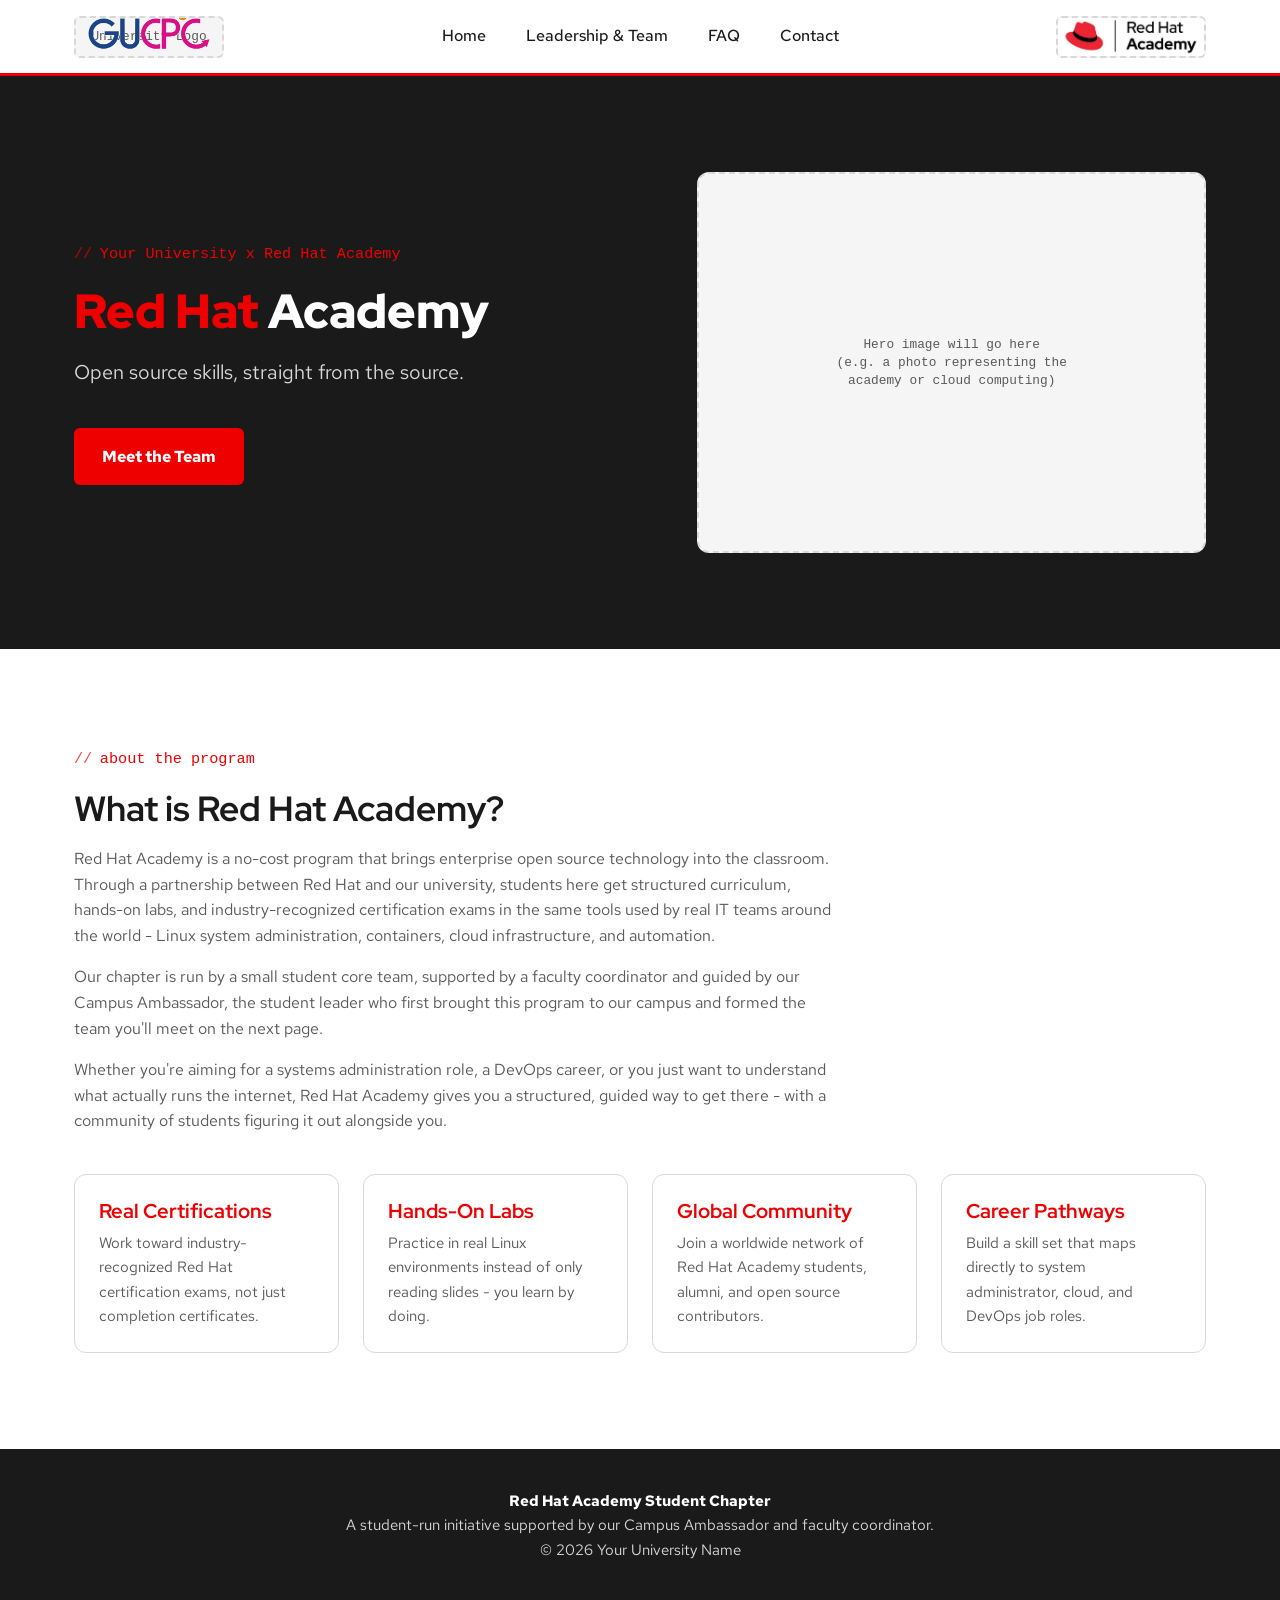
==== redhat-academy/index.html @ 3ba0e844 "Fix logo image source path in index.html" ====
<!DOCTYPE html>
<!--
  =============================================================================
  RED HAT ACADEMY - HOME PAGE
  =============================================================================
  Unlike an earlier version of this site, this page's text is now written
  directly here as normal HTML - not fetched from a JSON file. If you want
  to change the heading, the "About" paragraphs, or the 4 benefit cards,
  just edit the text below directly (use Ctrl+F / Cmd+F to find it fast).

  The only file that still loads content from JSON is team.html, because
  the team roster changes every year and that's worth keeping in one
  editable data file (see data.json).
  =============================================================================
-->
<html lang="en">
<head>
  <meta charset="UTF-8">
  <meta name="viewport" content="width=device-width, initial-scale=1.0">
  <title>Red Hat Academy | Home</title>
  <meta name="description" content="Red Hat Academy - open source skills, hands-on labs, and industry certifications for students, run by our campus core team.">
  <link rel="stylesheet" href="css/style.css">
</head>
<body>

  <!-- ===================== NAVBAR ===================== -->
  <!-- This same navbar block is copied at the top of all four pages. -->
  <nav class="navbar" aria-label="Main navigation">
    <div class="container navbar__inner">

      <!-- Left: university logo. See css/style.css section 5 ("MEDIA
           FRAME") for how this box shows placeholder text until you
           point the <img> below at a real logo file. -->
      <a href="/" aria-label="Red Hat Academy home">
        <div class="media-frame media-frame--nav-logo">
          <span class="media-frame__placeholder">University Logo</span>
          <img class="media-frame__img" src="assets/cpclogo.png"
               alt="Your University logo" onerror="this.style.display='none'">
        </div>
      </a>

      <!-- Center: page links -->
      <ul class="navbar__links" id="navbarLinks">
        <li><a class="navbar__link" href="/" data-path="/">Home</a></li>
        <li><a class="navbar__link" href="/team" data-path="/team">Leadership &amp; Team</a></li>
        <li><a class="navbar__link" href="/faq" data-path="/faq">FAQ</a></li>
        <li><a class="navbar__link" href="/contact" data-path="/contact">Contact</a></li>
      </ul>

      <!-- Hamburger button, shown only on small screens (see style.css) -->
      <button class="navbar__hamburger" id="hamburgerBtn" aria-label="Toggle menu" aria-expanded="false">
        <span></span><span></span><span></span>
      </button>

      <!-- Right: Red Hat Academy logo -->
      <a href="https://www.redhat.com/en/services/training/red-hat-academy" target="_blank" rel="noopener">
        <div class="media-frame media-frame--nav-logo">
          <span class="media-frame__placeholder">Red Hat Academy Logo</span>
          <img class="media-frame__img" src="assets/redhat-logo.jpg"
               alt="Red Hat Academy logo" onerror="this.style.display='none'">
        </div>
      </a>

    </div>
  </nav>

  <main>

    <!-- ===================== HERO SECTION ===================== -->
    <section class="hero">
      <div class="container hero__inner">
        <div class="hero__text">
          <p class="eyebrow">Your University x Red Hat Academy</p>
          <h1 class="hero__heading"><span class="accent">Red Hat</span> Academy</h1>
          <p class="hero__subheading">Open source skills, straight from the source.</p>
          <div class="hero__actions">
            <a class="btn btn--primary" href="/team">Meet the Team</a>
            <a class="btn btn--secondary" href="/faq">Read the FAQ</a>
          </div>
        </div>

        <!-- Hero image: a medium/large image representing the academy or
             cloud computing, as requested in the brief. Point the <img>
             at a real photo/illustration whenever you have one. -->
        <div class="hero__image-wrap">
          <div class="media-frame media-frame--hero">
            <span class="media-frame__placeholder">
              Hero image will go here<br>(e.g. a photo representing the<br>academy or cloud computing)
            </span>
            <img class="media-frame__img" src="assets/hero-image.jpg"
                 alt="Photo representing the Red Hat Academy" onerror="this.style.display='none'">
          </div>
        </div>
      </div>
    </section>

    <!-- ===================== ABOUT SECTION ===================== -->
    <section class="section">
      <div class="container">
        <p class="eyebrow">about the program</p>
        <h2 class="section-heading">What is Red Hat Academy?</h2>

        <p class="about__paragraph">
          Red Hat Academy is a no-cost program that brings enterprise open source technology
          into the classroom. Through a partnership between Red Hat and our university,
          students here get structured curriculum, hands-on labs, and industry-recognized
          certification exams in the same tools used by real IT teams around the world -
          Linux system administration, containers, cloud infrastructure, and automation.
        </p>
        <p class="about__paragraph">
          Our chapter is run by a small student core team, supported by a faculty coordinator
          and guided by our Campus Ambassador, the student leader who first brought this
          program to our campus and formed the team you'll meet on the next page.
        </p>
        <p class="about__paragraph">
          Whether you're aiming for a systems administration role, a DevOps career, or you
          just want to understand what actually runs the internet, Red Hat Academy gives you
          a structured, guided way to get there - with a community of students figuring it
          out alongside you.
        </p>

        <!-- The 4-card grid of program benefits -->
        <div class="value-grid">
          <div class="value-card">
            <h3 class="value-card__title">Real Certifications</h3>
            <p class="value-card__description">Work toward industry-recognized Red Hat certification exams, not just completion certificates.</p>
          </div>
          <div class="value-card">
            <h3 class="value-card__title">Hands-On Labs</h3>
            <p class="value-card__description">Practice in real Linux environments instead of only reading slides - you learn by doing.</p>
          </div>
          <div class="value-card">
            <h3 class="value-card__title">Global Community</h3>
            <p class="value-card__description">Join a worldwide network of Red Hat Academy students, alumni, and open source contributors.</p>
          </div>
          <div class="value-card">
            <h3 class="value-card__title">Career Pathways</h3>
            <p class="value-card__description">Build a skill set that maps directly to system administrator, cloud, and DevOps job roles.</p>
          </div>
        </div>
      </div>
    </section>

  </main>

  <!-- ===================== FOOTER ===================== -->
  <!-- This same footer block is copied at the bottom of all four pages. -->
  <footer class="site-footer">
    <div class="container">
      <p><strong>Red Hat Academy Student Chapter</strong></p>
      <p>A student-run initiative supported by our Campus Ambassador and faculty coordinator.</p>
      <p>&copy; <span id="footerYear"></span> Your University Name</p>
    </div>
  </footer>

  <script src="js/script.js"></script>
</body>
</html>
---- redhat-academy/css/style.css ----
/* =============================================================================
   RED HAT ACADEMY - MAIN STYLESHEET
   =============================================================================
   This ONE file styles all four pages - they all link to it with
   <link rel="stylesheet" href="css/style.css">. A change here updates the
   whole site at once.

   SECTIONS IN THIS FILE (search for these headings to jump around):
     1. Font import
     2. CSS variables (design tokens)
     3. Reset / base styles
     4. Reusable layout helpers
     5. Media frame (the image-or-placeholder component)
     6. Navbar
     7. Buttons
     8. Home page: hero + about + value props
     9. Team page: tier cards + core team grid
     10. FAQ page: accordion
     11. Contact page: cards + QR section
     12. Footer
     13. Responsive breakpoints (mobile)
     14. Accessibility helpers
============================================================================= */


/* -----------------------------------------------------------------------
   1. FONT IMPORT
   -----------------------------------------------------------------------
   "Red Hat Display" (bold headings) and "Red Hat Text" (body copy) are
   Red Hat's own free, open-source typeface family, pulled from Google
   Fonts. Using Red Hat's real font makes the site feel authentically
   on-brand instead of a generic template with red paint on it.
----------------------------------------------------------------------- */
@import url('https://fonts.googleapis.com/css2?family=Red+Hat+Display:wght@500;700;900&family=Red+Hat+Text:wght@400;500;700&display=swap');


/* -----------------------------------------------------------------------
   2. CSS VARIABLES (a.k.a. "design tokens")
   -----------------------------------------------------------------------
   ":root" means "the whole document". Anything defined with two dashes
   (--like-this) becomes a reusable variable, called anywhere with
   var(--like-this). This is the one place to tweak the theme.
----------------------------------------------------------------------- */
:root {
  /* --- Brand colors --- */
  --color-red: #EE0000;
  --color-red-dark: #A30000;
  --color-charcoal: #1A1A1A;
  --color-charcoal-soft: #2A2A2A;
  --color-white: #FFFFFF;
  --color-gray-100: #F5F5F5;
  --color-gray-300: #D8D8D8;
  --color-gray-600: #595959;
  --color-success: #4CAF50;

  /* --- Typography --- */
  --font-display: 'Red Hat Display', Arial, sans-serif;
  --font-body: 'Red Hat Text', Arial, sans-serif;
  --font-mono: 'Courier New', monospace;

  --text-xs: 0.8rem;
  --text-sm: 0.95rem;
  --text-base: 1rem;
  --text-lg: 1.25rem;
  --text-xl: 1.6rem;
  --text-2xl: 2.2rem;
  --text-3xl: 3rem;

  /* --- Spacing scale --- */
  --space-xs: 0.5rem;
  --space-sm: 1rem;
  --space-md: 1.5rem;
  --space-lg: 2.5rem;
  --space-xl: 4rem;
  --space-2xl: 6rem;

  /* --- Shape & motion --- */
  --radius-sm: 6px;
  --radius-md: 12px;
  --shadow-card: 0 10px 30px rgba(0, 0, 0, 0.08);
  --shadow-card-hover: 0 16px 40px rgba(0, 0, 0, 0.14);
  --transition-fast: 0.18s ease;
  --transition-medium: 0.3s ease;

  /* --- Layout --- */
  --container-width: 1180px;
  --navbar-height: 76px;
}


/* -----------------------------------------------------------------------
   3. RESET / BASE STYLES
   ----------------------------------------------------------------------- */
* {
  box-sizing: border-box; /* padding/border count INSIDE the declared width */
  margin: 0;
  padding: 0;
}

html {
  scroll-behavior: smooth;
}

body {
  font-family: var(--font-body);
  color: var(--color-charcoal);
  background-color: var(--color-white);
  line-height: 1.6;
  padding-top: var(--navbar-height); /* stops the fixed navbar covering content */
}

img {
  max-width: 100%;
  display: block;
}

a {
  color: inherit;
  text-decoration: none;
}

ul {
  list-style: none;
}

h1, h2, h3, h4 {
  font-family: var(--font-display);
  line-height: 1.2;
  font-weight: 700;
}

button {
  font-family: inherit;
  cursor: pointer;
  border: none;
  background: none;
}


/* -----------------------------------------------------------------------
   4. REUSABLE LAYOUT HELPERS
   ----------------------------------------------------------------------- */
.container {
  width: 100%;
  max-width: var(--container-width);
  margin: 0 auto;
  padding: 0 var(--space-md);
}

.section {
  padding: var(--space-2xl) 0;
}

.section--muted {
  background-color: var(--color-gray-100);
}

.section--dark {
  background-color: var(--color-charcoal);
  color: var(--color-white);
}

/* A small "// comment"-styled label, echoing a line of code - fits an
   open-source / Linux subject better than a plain "01 / 02 / 03". */
.eyebrow {
  display: inline-flex;
  align-items: center;
  gap: 0.5em;
  font-family: var(--font-mono);
  font-size: var(--text-sm);
  color: var(--color-red);
  margin-bottom: var(--space-sm);
}

.eyebrow::before {
  content: '//';
  opacity: 0.7;
}

.section-heading {
  font-size: var(--text-2xl);
  margin-bottom: var(--space-sm);
}

.section-intro {
  max-width: 640px;
  color: var(--color-gray-600);
  font-size: var(--text-lg);
  margin-bottom: var(--space-lg);
}


/* -----------------------------------------------------------------------
   5. MEDIA FRAME
   -----------------------------------------------------------------------
   This is the component used EVERYWHERE a photo/logo/QR code goes:
   navbar logos, the hero image, team member photos, and the WhatsApp QR
   code. Instead of shipping placeholder image files, each frame shows a
   dashed-border box with instructional text UNTIL a real image is added.

   HOW IT WORKS:
   The HTML for a media frame looks like this:

     <div class="media-frame media-frame--avatar-lg">
       <span class="media-frame__placeholder">Photo will go here</span>
       <img class="media-frame__img" src="assets/team/hod.jpg"
            alt="Photo of Dr. Full Name" onerror="this.style.display='none'">
     </div>

   - The placeholder <span> always renders, sitting in normal document
     flow, which is what gives the box its size and dashed border.
   - The <img> sits ON TOP of the placeholder (position: absolute, filling
     the whole frame) so that when it successfully loads, it visually
     covers the placeholder text completely.
   - If the image is missing or the path is wrong, the browser fires the
     img's "onerror" event. That inline bit of JavaScript
     (this.style.display='none') hides the broken image, which reveals
     the placeholder text sitting underneath it - so visitors NEVER see
     an ugly broken-image icon, only a clear "photo will go here" box.
   - The moment you add a real file at the path in "src" and it loads
     successfully, it automatically covers the placeholder - no code
     changes needed beyond pointing "src" at your real file.
----------------------------------------------------------------------- */
.media-frame {
  position: relative;   /* lets the <img> position itself against this box */
  display: flex;
  align-items: center;
  justify-content: center;
  background-color: var(--color-gray-100);
  border: 2px dashed var(--color-gray-300);
  overflow: hidden;     /* clips the image to the frame's rounded corners */
  flex-shrink: 0;
}

.media-frame__placeholder {
  font-family: var(--font-mono);
  font-size: var(--text-xs);
  line-height: 1.4;
  color: var(--color-gray-600);
  text-align: center;
  padding: 0.5em;
}

.media-frame__img {
  position: absolute;
  inset: 0;             /* shorthand for top/right/bottom/left: 0 */
  width: 100%;
  height: 100%;
  object-fit: cover;    /* fills the frame without distorting the photo */
}

/* --- Size/shape variants --- */
.media-frame--nav-logo {
  width: 150px;
  height: 42px;
  border-radius: var(--radius-sm);
}

.media-frame--hero {
  width: 100%;
  aspect-ratio: 4 / 3;
  border-radius: var(--radius-md);
}

.media-frame--qr {
  width: 160px;
  height: 160px;
  border-radius: var(--radius-sm);
  border-color: var(--color-gray-600);
}

.media-frame--avatar-lg {
  width: 90px;
  height: 90px;
  border-radius: 50%;
}

.media-frame--avatar-sm {
  width: 96px;
  height: 96px;
  border-radius: 50%;
  margin: 0 auto var(--space-sm);
}


/* -----------------------------------------------------------------------
   6. NAVBAR
   -----------------------------------------------------------------------
   Layout: [ university logo ] ---- [ nav links ] ---- [ red hat logo ]
   Flexbox (display:flex) is used because it's built exactly for
   "arrange items in a row, with control over spacing between them."
----------------------------------------------------------------------- */
.navbar {
  position: fixed;
  top: 0;
  left: 0;
  width: 100%;
  height: var(--navbar-height);
  background-color: var(--color-white);
  border-bottom: 3px solid var(--color-red);
  z-index: 1000;
}

.navbar__inner {
  height: 100%;
  display: flex;
  align-items: center;
  justify-content: space-between;
  gap: var(--space-md);
}

.navbar__links {
  display: flex;
  gap: var(--space-lg);
}

.navbar__link {
  font-weight: 500;
  font-size: var(--text-base);
  padding: 0.4rem 0;
  position: relative;
  transition: color var(--transition-fast);
}

.navbar__link:hover {
  color: var(--color-red);
}

/* Active-page underline, grown with a pseudo-element instead of extra markup */
.navbar__link::after {
  content: '';
  position: absolute;
  left: 0;
  bottom: -4px;
  width: 100%;
  height: 2px;
  background-color: var(--color-red);
  transform: scaleX(0);
  transform-origin: left;
  transition: transform var(--transition-fast);
}

.navbar__link:hover::after {
  transform: scaleX(1);
}

/* script.js adds this class to whichever link matches the current page */
.navbar__link.is-active {
  color: var(--color-red);
}

.navbar__link.is-active::after {
  transform: scaleX(1);
}

/* Hamburger button - only shown on small screens (see section 13) */
.navbar__hamburger {
  display: none;
  flex-direction: column;
  justify-content: center;
  gap: 5px;
  width: 32px;
  height: 32px;
}

.navbar__hamburger span {
  display: block;
  height: 2px;
  background-color: var(--color-charcoal);
  border-radius: 2px;
  transition: transform var(--transition-fast), opacity var(--transition-fast);
}

.navbar__hamburger.is-open span:nth-child(1) {
  transform: translateY(7px) rotate(45deg);
}
.navbar__hamburger.is-open span:nth-child(2) {
  opacity: 0;
}
.navbar__hamburger.is-open span:nth-child(3) {
  transform: translateY(-7px) rotate(-45deg);
}


/* -----------------------------------------------------------------------
   7. BUTTONS
   ----------------------------------------------------------------------- */
.btn {
  display: inline-flex;
  align-items: center;
  justify-content: center;
  gap: 0.5em;
  padding: 0.85rem 1.75rem;
  border-radius: var(--radius-sm);
  font-weight: 700;
  font-size: var(--text-base);
  transition: transform var(--transition-fast), box-shadow var(--transition-fast), background-color var(--transition-fast);
  white-space: nowrap;
}

.btn:hover {
  transform: translateY(-2px);
}

.btn--primary {
  background-color: var(--color-red);
  color: var(--color-white);
}

.btn--primary:hover {
  background-color: var(--color-red-dark);
  box-shadow: var(--shadow-card-hover);
}

.btn--secondary {
  background-color: transparent;
  color: var(--color-charcoal);
  border: 2px solid var(--color-charcoal);
}

.section--dark .btn--secondary {
  color: var(--color-white);
  border-color: var(--color-white);
}

.btn--secondary:hover {
  background-color: var(--color-charcoal);
  color: var(--color-white);
}


/* -----------------------------------------------------------------------
   8. HOME PAGE: HERO + ABOUT + VALUE PROPS
   -----------------------------------------------------------------------
   The hero uses CSS Grid (not Flexbox) because we're thinking in two
   explicit columns (text | image) that need to line up - Grid lets us
   name that structure directly with grid-template-columns.
----------------------------------------------------------------------- */
.hero {
  background-color: var(--color-charcoal);
  color: var(--color-white);
  padding: var(--space-2xl) 0;
  overflow: hidden;
}

.hero__inner {
  display: grid;
  grid-template-columns: 1.1fr 1fr;
  align-items: center;
  gap: var(--space-xl);
}

.hero__heading {
  font-size: var(--text-3xl);
  font-weight: 900;
  margin-bottom: var(--space-sm);
}

.hero__heading .accent {
  color: var(--color-red);
}

.hero__subheading {
  font-size: var(--text-lg);
  color: var(--color-gray-300);
  margin-bottom: var(--space-lg);
  max-width: 480px;
}

.hero__actions {
  display: flex;
  gap: var(--space-sm);
  flex-wrap: wrap;
}

/* --- About section --- */
.about__paragraph {
  max-width: 760px;
  color: var(--color-gray-600);
  font-size: var(--text-base);
  margin-bottom: var(--space-sm);
}

/* Grid with "auto-fit + minmax" automatically fits as many columns as
   comfortably hold "minmax(220px, 1fr)"-sized cards, wrapping to fewer
   columns on smaller screens without a dedicated @media rule. */
.value-grid {
  display: grid;
  grid-template-columns: repeat(auto-fit, minmax(220px, 1fr));
  gap: var(--space-md);
  margin-top: var(--space-lg);
}

.value-card {
  background-color: var(--color-white);
  border: 1px solid var(--color-gray-300);
  border-radius: var(--radius-md);
  padding: var(--space-md);
  transition: transform var(--transition-medium), box-shadow var(--transition-medium), border-color var(--transition-medium);
}

.value-card:hover {
  transform: translateY(-6px);
  box-shadow: var(--shadow-card-hover);
  border-color: var(--color-red);
}

.value-card__title {
  font-size: var(--text-lg);
  margin-bottom: var(--space-xs);
  color: var(--color-red);
}

.value-card__description {
  font-size: var(--text-sm);
  color: var(--color-gray-600);
}


/* -----------------------------------------------------------------------
   9. TEAM PAGE: TIER CARDS + CORE TEAM GRID
   -----------------------------------------------------------------------
   The brief asks for a clear TOP-TO-BOTTOM HIERARCHY. We reinforce that
   visually with a thin connecting line between tiers, like an org chart.
----------------------------------------------------------------------- */
.team-page-header {
  text-align: center;
  max-width: 700px;
  margin: 0 auto var(--space-xl);
}

.org-chart {
  display: flex;
  flex-direction: column;
  align-items: center;
  gap: var(--space-lg);
}

.org-chart__connector {
  width: 2px;
  height: var(--space-lg);
  background-color: var(--color-gray-300);
}

.tier-label {
  font-family: var(--font-mono);
  font-size: var(--text-xs);
  letter-spacing: 0.08em;
  text-transform: uppercase;
  color: var(--color-red);
  margin-bottom: var(--space-xs);
  text-align: center;
}

.profile-card {
  background-color: var(--color-white);
  border: 1px solid var(--color-gray-300);
  border-radius: var(--radius-md);
  box-shadow: var(--shadow-card);
  padding: var(--space-md) var(--space-lg);
  display: flex;
  align-items: center;
  gap: var(--space-md);
  width: 100%;
  max-width: 560px;
  min-height: 122px; /* keeps the card's shape while JS is still loading data.json */
  transition: box-shadow var(--transition-medium);
}

.profile-card:hover {
  box-shadow: var(--shadow-card-hover);
}

.profile-card__photo {
  border: 3px solid var(--color-red);
}

.profile-card__name {
  font-size: var(--text-lg);
  margin-bottom: 0.15em;
}

.profile-card__role {
  color: var(--color-red);
  font-weight: 700;
  font-size: var(--text-sm);
  margin-bottom: 0.4em;
}

.profile-card__description {
  color: var(--color-gray-600);
  font-size: var(--text-sm);
}

/* The Campus Ambassador tier is deliberately highlighted, since they
   formed the team - a red border + soft glow sets this card apart. */
.profile-card--highlight {
  border: 2px solid var(--color-red);
  box-shadow: 0 0 0 6px rgba(238, 0, 0, 0.06), var(--shadow-card);
}

/* --- Core team: a clean 3-column responsive grid --- */
.core-team-grid {
  display: grid;
  grid-template-columns: repeat(3, 1fr);
  gap: var(--space-md);
  width: 100%;
  max-width: 980px;
}

.team-card {
  background-color: var(--color-white);
  border: 1px solid var(--color-gray-300);
  border-radius: var(--radius-md);
  padding: var(--space-md);
  text-align: center;
  transition: transform var(--transition-medium), box-shadow var(--transition-medium);
}

.team-card:hover {
  transform: translateY(-6px);
  box-shadow: var(--shadow-card-hover);
}

.team-card__photo {
  border: 3px solid var(--color-charcoal);
  transition: border-color var(--transition-medium);
}

.team-card:hover .team-card__photo {
  border-color: var(--color-red);
}

.team-card__name {
  font-size: var(--text-base);
  margin-bottom: 0.2em;
}

.team-card__role {
  color: var(--color-red);
  font-weight: 700;
  font-size: var(--text-xs);
  text-transform: uppercase;
  letter-spacing: 0.04em;
  margin-bottom: 0.5em;
}

.team-card__description {
  color: var(--color-gray-600);
  font-size: var(--text-sm);
}


/* -----------------------------------------------------------------------
   10. FAQ PAGE: ACCORDION
   -----------------------------------------------------------------------
   Collapsed items get max-height:0 (invisible, no space taken). script.js
   adds an "is-open" class that sets max-height to a large enough value to
   reveal the full answer, animated by the CSS transition below - no
   JavaScript animation code needed.
----------------------------------------------------------------------- */
.faq-list {
  max-width: 780px;
  margin: 0 auto;
}

.faq-item {
  border-bottom: 1px solid var(--color-gray-300);
}

.faq-item__question {
  width: 100%;
  display: flex;
  align-items: center;
  justify-content: space-between;
  gap: var(--space-sm);
  padding: var(--space-md) var(--space-xs);
  text-align: left;
  font-family: var(--font-display);
  font-weight: 700;
  font-size: var(--text-base);
  color: var(--color-charcoal);
}

.faq-item__question:hover {
  color: var(--color-red);
}

.faq-item__icon {
  flex-shrink: 0;
  width: 24px;
  height: 24px;
  position: relative;
}

.faq-item__icon::before,
.faq-item__icon::after {
  content: '';
  position: absolute;
  background-color: var(--color-red);
  top: 50%;
  left: 50%;
  transform: translate(-50%, -50%);
  transition: transform var(--transition-medium);
}

.faq-item__icon::before {  /* horizontal bar of the "+" */
  width: 14px;
  height: 2px;
}

.faq-item__icon::after {   /* vertical bar of the "+" */
  width: 2px;
  height: 14px;
}

/* Rotating the vertical bar flat turns "+" into "-" when open */
.faq-item.is-open .faq-item__icon::after {
  transform: translate(-50%, -50%) rotate(90deg);
  opacity: 0;
}

.faq-item__answer-wrap {
  max-height: 0;
  overflow: hidden;
  transition: max-height var(--transition-medium);
}

.faq-item.is-open .faq-item__answer-wrap {
  max-height: 400px;
}

.faq-item__answer {
  padding: 0 var(--space-xs) var(--space-md);
  color: var(--color-gray-600);
  font-size: var(--text-sm);
  max-width: 680px;
}


/* -----------------------------------------------------------------------
   11. CONTACT PAGE: CARDS + QR SECTION
   ----------------------------------------------------------------------- */
.contact-grid {
  display: grid;
  grid-template-columns: 1fr 1fr;
  gap: var(--space-md);
  margin-bottom: var(--space-lg);
}

.contact-card {
  background-color: var(--color-white);
  border: 1px solid var(--color-gray-300);
  border-radius: var(--radius-md);
  padding: var(--space-lg);
  box-shadow: var(--shadow-card);
}

.contact-card__label {
  font-family: var(--font-mono);
  font-size: var(--text-xs);
  color: var(--color-red);
  text-transform: uppercase;
  letter-spacing: 0.06em;
  margin-bottom: var(--space-xs);
}

.contact-card__name {
  font-size: var(--text-lg);
  margin-bottom: var(--space-xs);
}

.contact-card__email {
  display: inline-flex;
  align-items: center;
  gap: 0.4em;
  color: var(--color-charcoal);
  font-weight: 700;
  border-bottom: 2px solid var(--color-red);
  padding-bottom: 2px;
  transition: color var(--transition-fast);
}

.contact-card__email:hover {
  color: var(--color-red);
}

/* --- "Join our community" card: text on one side, QR code on the other --- */
.community-card {
  background-color: var(--color-charcoal);
  color: var(--color-white);
  border-radius: var(--radius-md);
  padding: var(--space-lg);
  display: grid;
  grid-template-columns: 1.3fr 1fr;
  align-items: center;
  gap: var(--space-lg);
}

.community-card__heading {
  font-size: var(--text-xl);
  margin-bottom: var(--space-xs);
}

.community-card__description {
  color: var(--color-gray-300);
  margin-bottom: var(--space-md);
  max-width: 420px;
}

.community-card__qr-wrap {
  justify-self: center;
}

.community-card__qr-wrap .media-frame {
  background-color: var(--color-white);
}


/* -----------------------------------------------------------------------
   12. FOOTER
   ----------------------------------------------------------------------- */
.site-footer {
  background-color: var(--color-charcoal);
  color: var(--color-gray-300);
  text-align: center;
  padding: var(--space-lg) 0;
  font-size: var(--text-sm);
}

.site-footer strong {
  color: var(--color-white);
}


/* -----------------------------------------------------------------------
   13. RESPONSIVE BREAKPOINTS (MOBILE)
   ----------------------------------------------------------------------- */

/* Tablets and small laptops */
@media (max-width: 900px) {
  .hero__inner {
    grid-template-columns: 1fr;
    text-align: center;
  }

  .hero__subheading {
    margin-left: auto;
    margin-right: auto;
  }

  .hero__actions {
    justify-content: center;
  }

  .core-team-grid {
    grid-template-columns: repeat(2, 1fr);
  }

  .contact-grid {
    grid-template-columns: 1fr;
  }

  .community-card {
    grid-template-columns: 1fr;
    text-align: center;
  }

  .community-card__description {
    margin-left: auto;
    margin-right: auto;
  }

  .community-card__qr-wrap {
    justify-self: center;
  }
}

/* Phones */
@media (max-width: 640px) {
  :root {
    --text-3xl: 2.1rem;
    --text-2xl: 1.7rem;
    --space-2xl: 3.5rem;
  }

  .navbar__hamburger {
    display: flex;
  }

  .navbar__links {
    position: fixed;
    top: var(--navbar-height);
    left: 0;
    width: 100%;
    background-color: var(--color-white);
    border-bottom: 3px solid var(--color-red);
    flex-direction: column;
    align-items: center;
    gap: 0;
    padding: 0;
    max-height: 0;
    overflow: hidden;
    transition: max-height var(--transition-medium);
  }

  .navbar__links.is-open {
    max-height: 300px;
    padding: var(--space-sm) 0;
  }

  .navbar__link {
    padding: var(--space-sm) 0;
    width: 100%;
    text-align: center;
  }

  .core-team-grid {
    grid-template-columns: 1fr;
  }

  .profile-card {
    flex-direction: column;
    text-align: center;
  }

  .org-chart {
    padding: 0 var(--space-xs);
  }
}


/* -----------------------------------------------------------------------
   14. ACCESSIBILITY HELPERS
   ----------------------------------------------------------------------- */
a:focus-visible,
button:focus-visible {
  outline: 3px solid var(--color-red);
  outline-offset: 2px;
}

@media (prefers-reduced-motion: reduce) {
  *, *::before, *::after {
    animation-duration: 0.001ms !important;
    animation-iteration-count: 1 !important;
    transition-duration: 0.001ms !important;
    scroll-behavior: auto !important;
  }
}
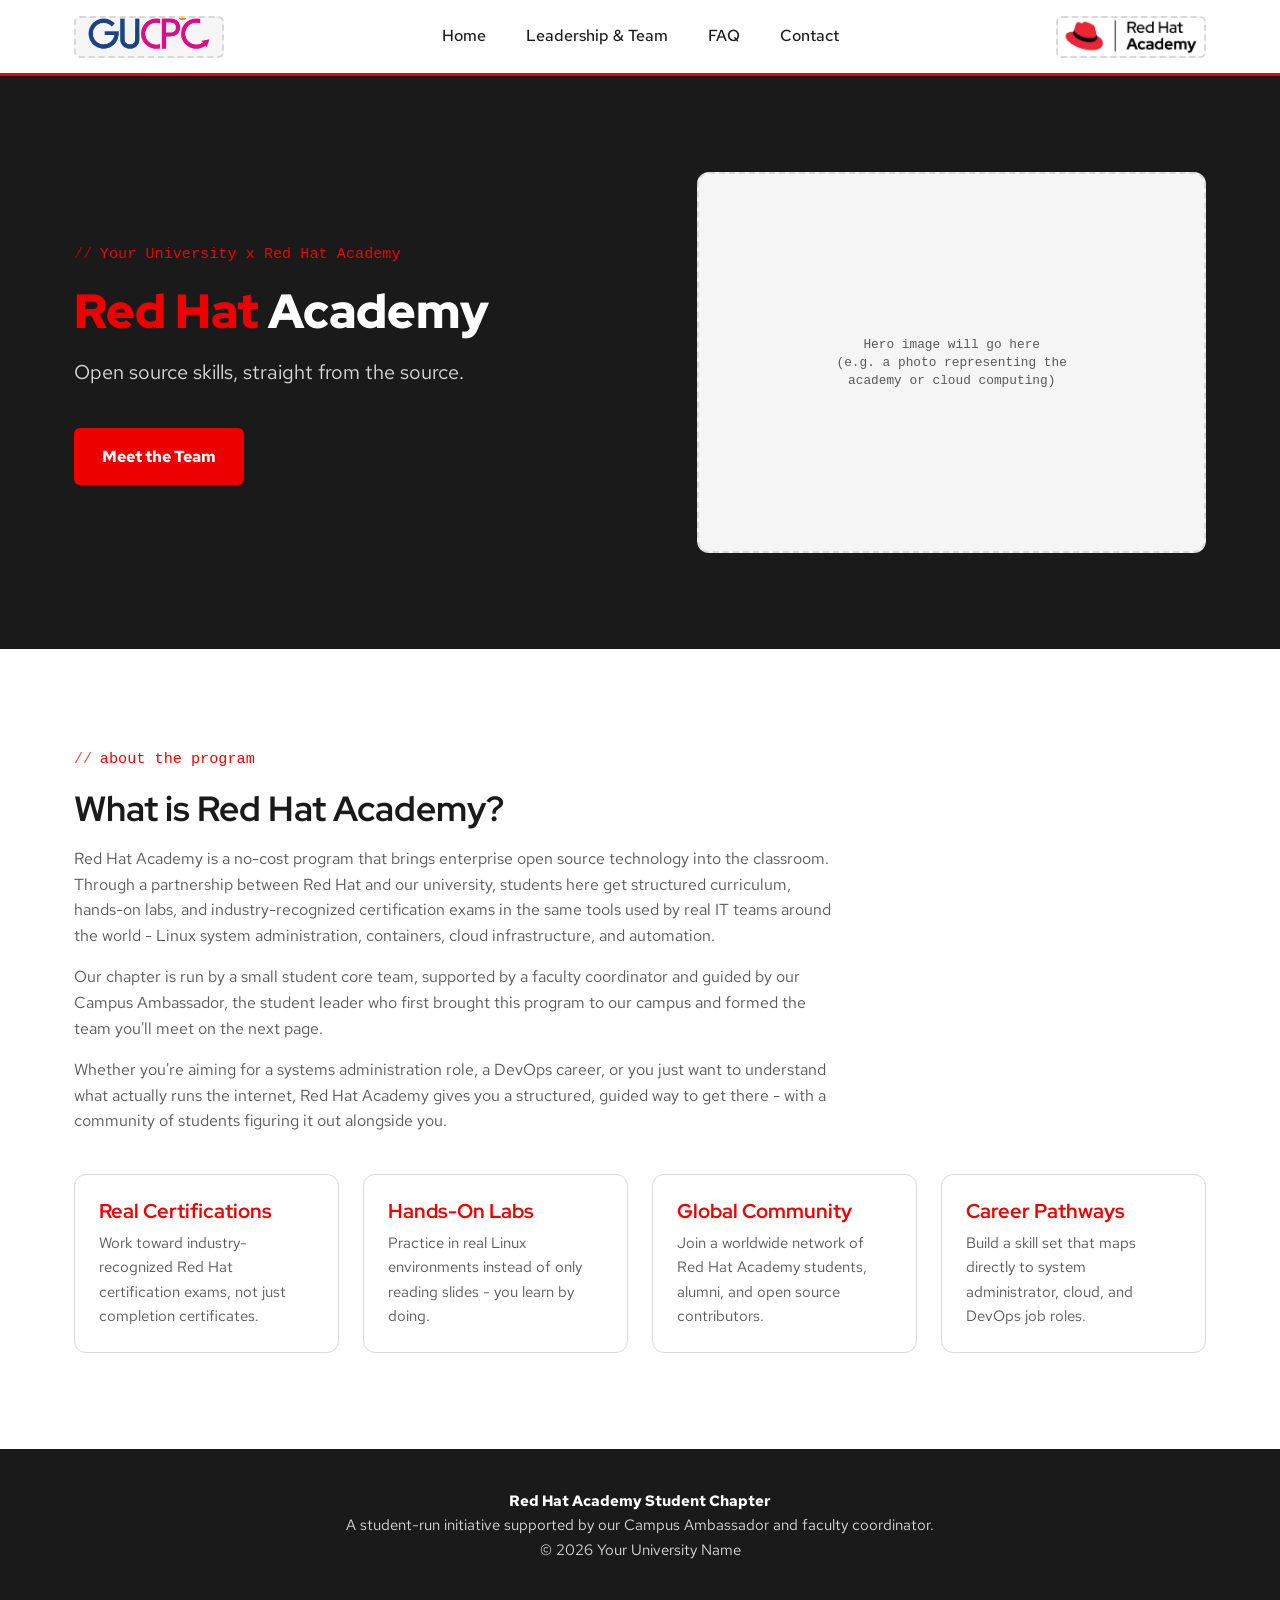
==== commit fcd6eb72: "placeholder removal" ====
--- a/redhat-academy/index.html
+++ b/redhat-academy/index.html
@@ -33,9 +33,7 @@
            point the <img> below at a real logo file. -->
       <a href="/" aria-label="Red Hat Academy home">
         <div class="media-frame media-frame--nav-logo">
-          <span class="media-frame__placeholder">University Logo</span>
-          <img class="media-frame__img" src="assets/cpclogo.png"
-               alt="Your University logo" onerror="this.style.display='none'">
+          <img class="media-frame__img" src="assets/cpclogo.png">
         </div>
       </a>
 
--- a/redhat-academy/css/style.css
+++ b/redhat-academy/css/style.css
@@ -572,7 +572,7 @@
 }
 
 .profile-card__photo {
-  border: 3px solid var(--color-red);
+  border: 0px solid var(--color-red);
 }
 
 .profile-card__name {
@@ -623,7 +623,7 @@
 }
 
 .team-card__photo {
-  border: 3px solid var(--color-charcoal);
+  border: 0px solid var(--color-charcoal);
   transition: border-color var(--transition-medium);
 }
 
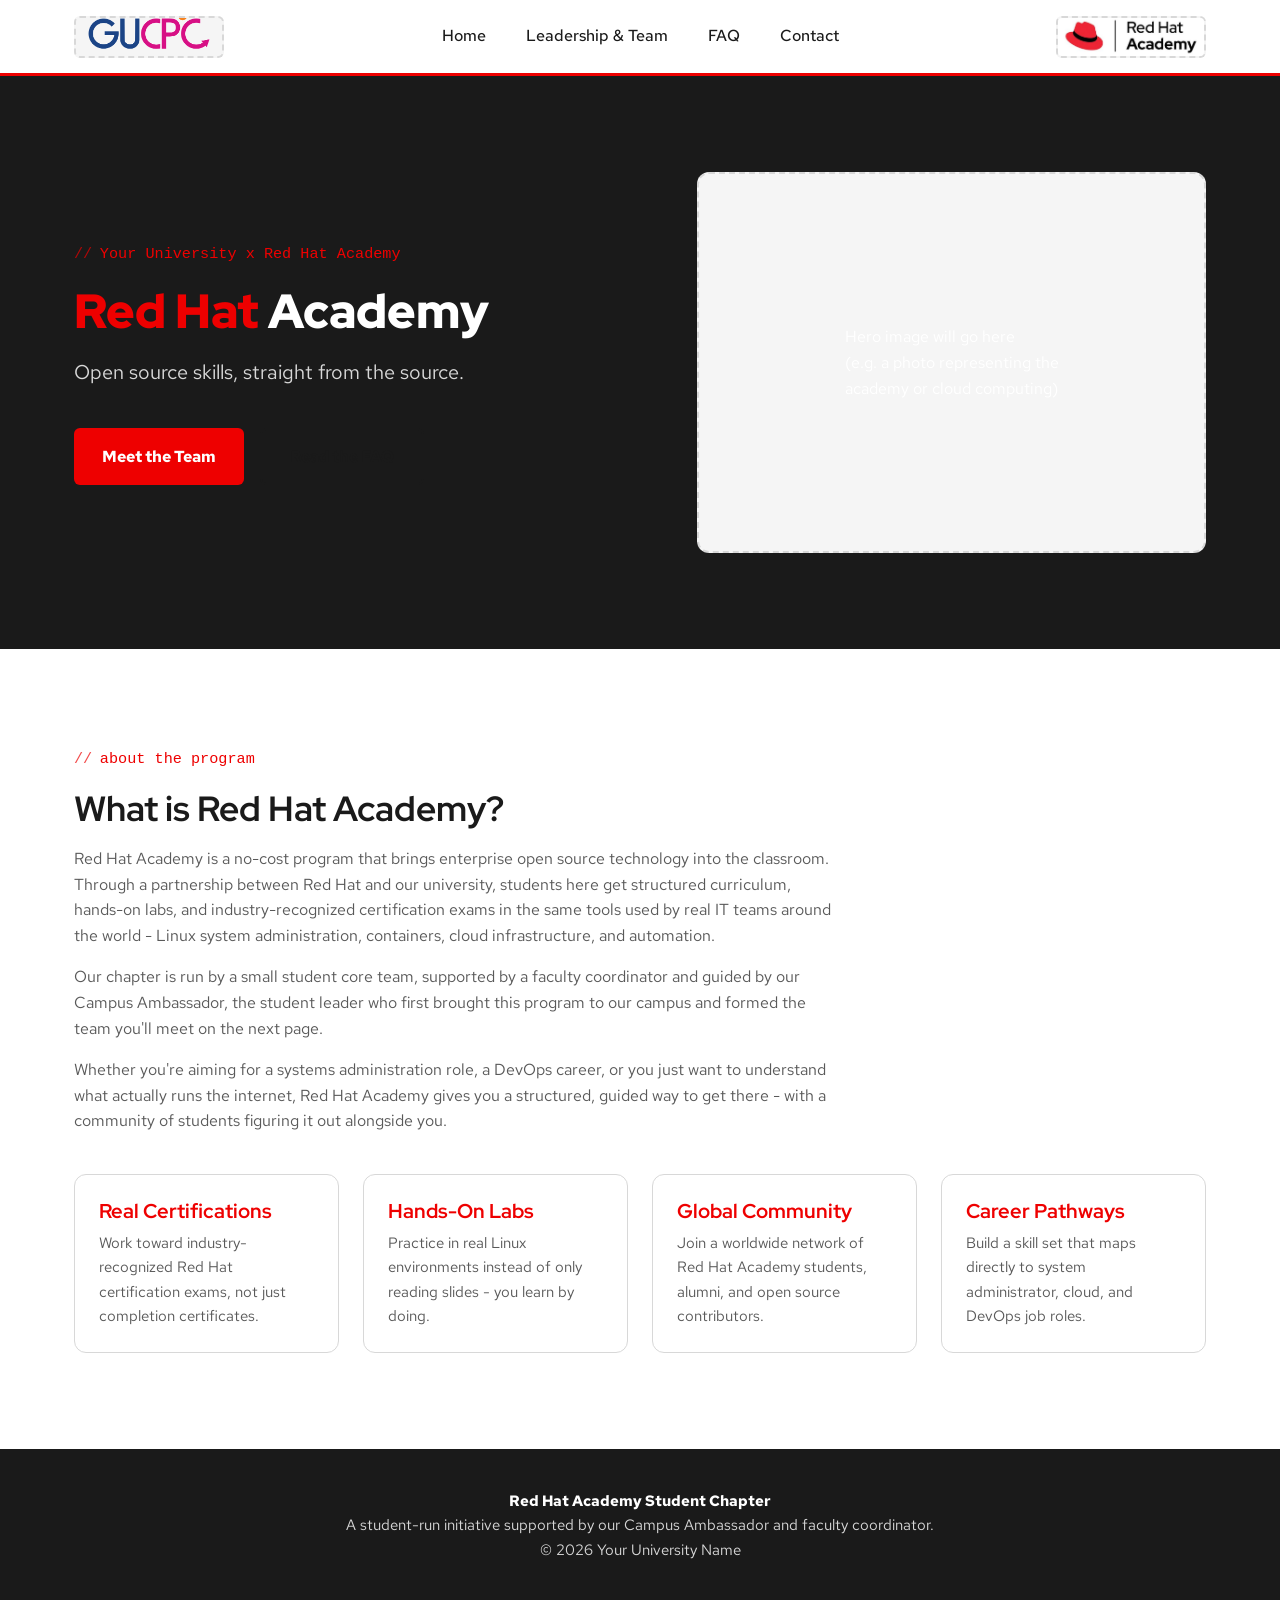
==== commit 4f4fa788: "placeholder removal" ====
--- a/redhat-academy/index.html
+++ b/redhat-academy/index.html
@@ -53,7 +53,6 @@
       <!-- Right: Red Hat Academy logo -->
       <a href="https://www.redhat.com/en/services/training/red-hat-academy" target="_blank" rel="noopener">
         <div class="media-frame media-frame--nav-logo">
-          <span class="media-frame__placeholder">Red Hat Academy Logo</span>
           <img class="media-frame__img" src="assets/redhat-logo.jpg"
                alt="Red Hat Academy logo" onerror="this.style.display='none'">
         </div>
--- a/redhat-academy/css/style.css
+++ b/redhat-academy/css/style.css
@@ -232,15 +232,6 @@
   flex-shrink: 0;
 }
 
-.media-frame__placeholder {
-  font-family: var(--font-mono);
-  font-size: var(--text-xs);
-  line-height: 1.4;
-  color: var(--color-gray-600);
-  text-align: center;
-  padding: 0.5em;
-}
-
 .media-frame__img {
   position: absolute;
   inset: 0;             /* shorthand for top/right/bottom/left: 0 */
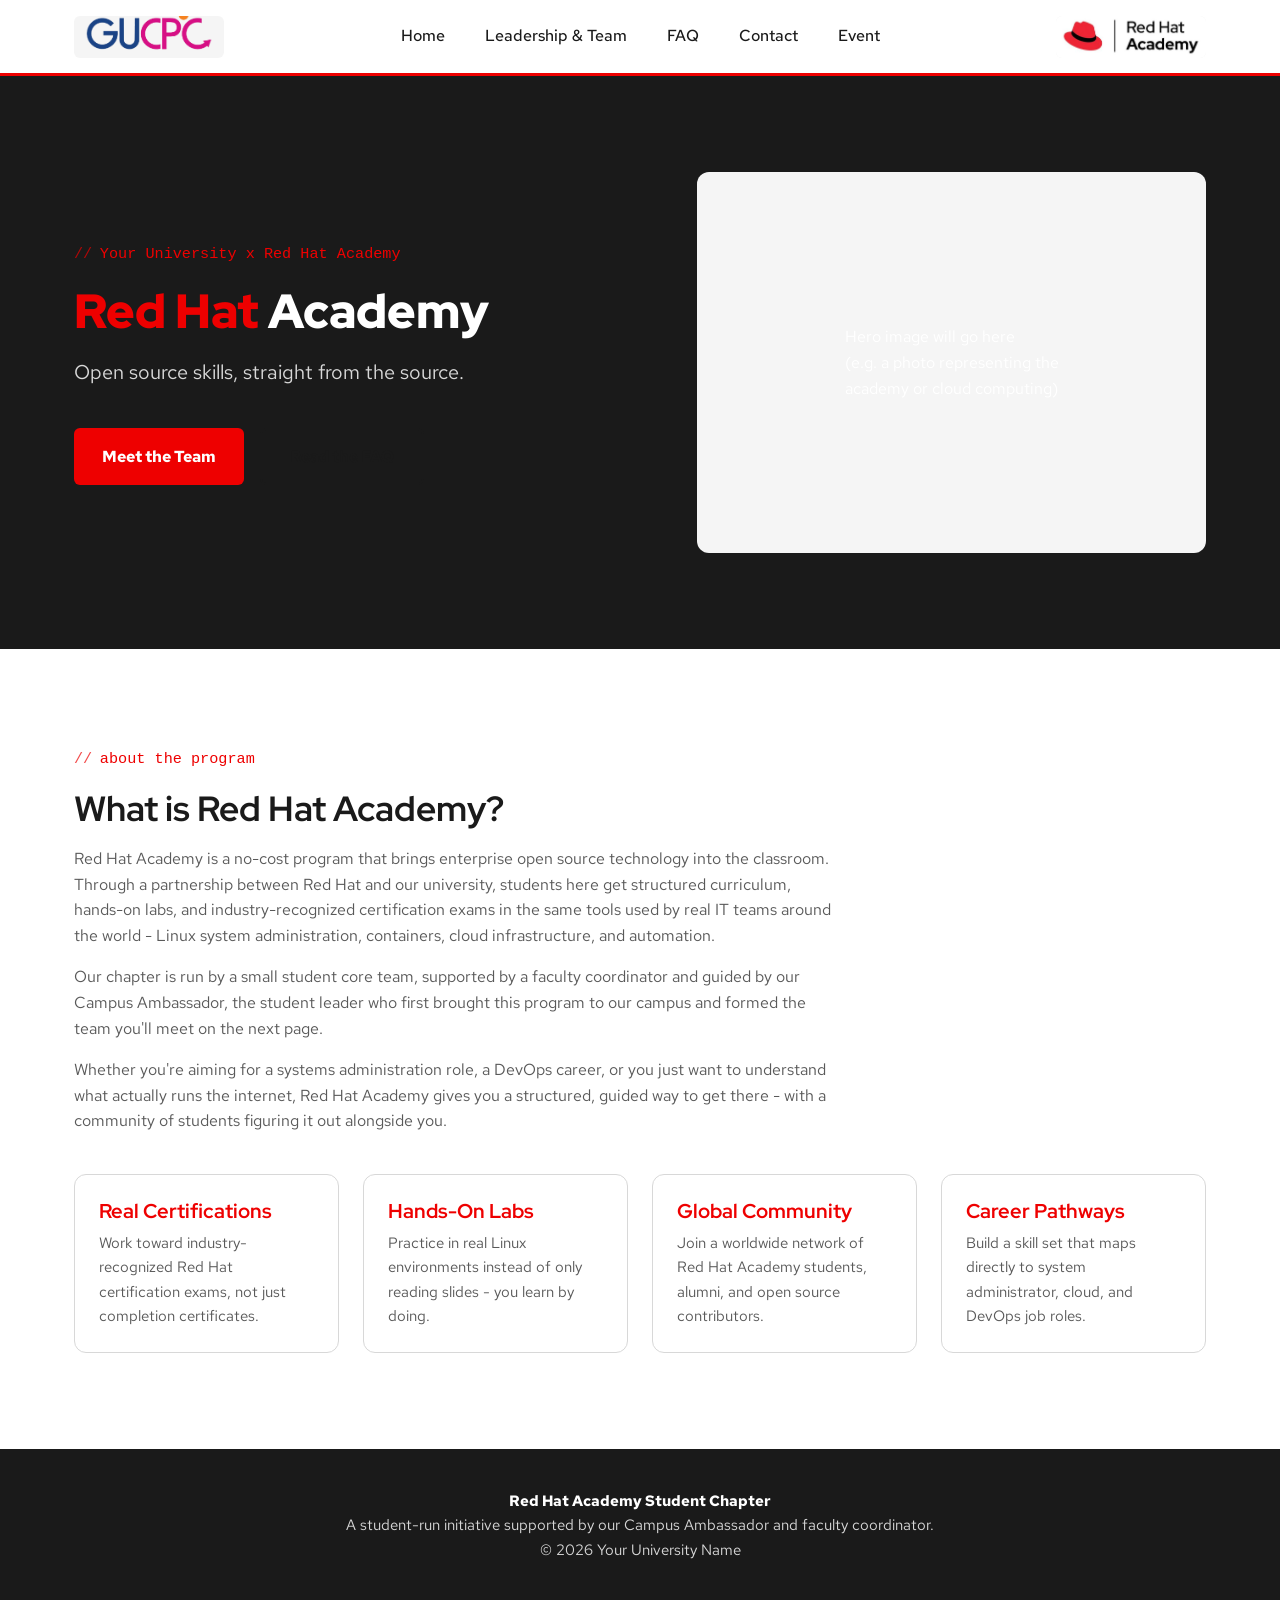
==== commit d683aab5: "Add 'Event' link to navigation menu" ====
--- a/redhat-academy/index.html
+++ b/redhat-academy/index.html
@@ -43,6 +43,7 @@
         <li><a class="navbar__link" href="/team" data-path="/team">Leadership &amp; Team</a></li>
         <li><a class="navbar__link" href="/faq" data-path="/faq">FAQ</a></li>
         <li><a class="navbar__link" href="/contact" data-path="/contact">Contact</a></li>
+        <li><a class="navbar__link" href="/event" data-path="/event">Event</a></li>
       </ul>
 
       <!-- Hamburger button, shown only on small screens (see style.css) -->
--- a/redhat-academy/css/style.css
+++ b/redhat-academy/css/style.css
@@ -227,7 +227,6 @@
   align-items: center;
   justify-content: center;
   background-color: var(--color-gray-100);
-  border: 2px dashed var(--color-gray-300);
   overflow: hidden;     /* clips the image to the frame's rounded corners */
   flex-shrink: 0;
 }
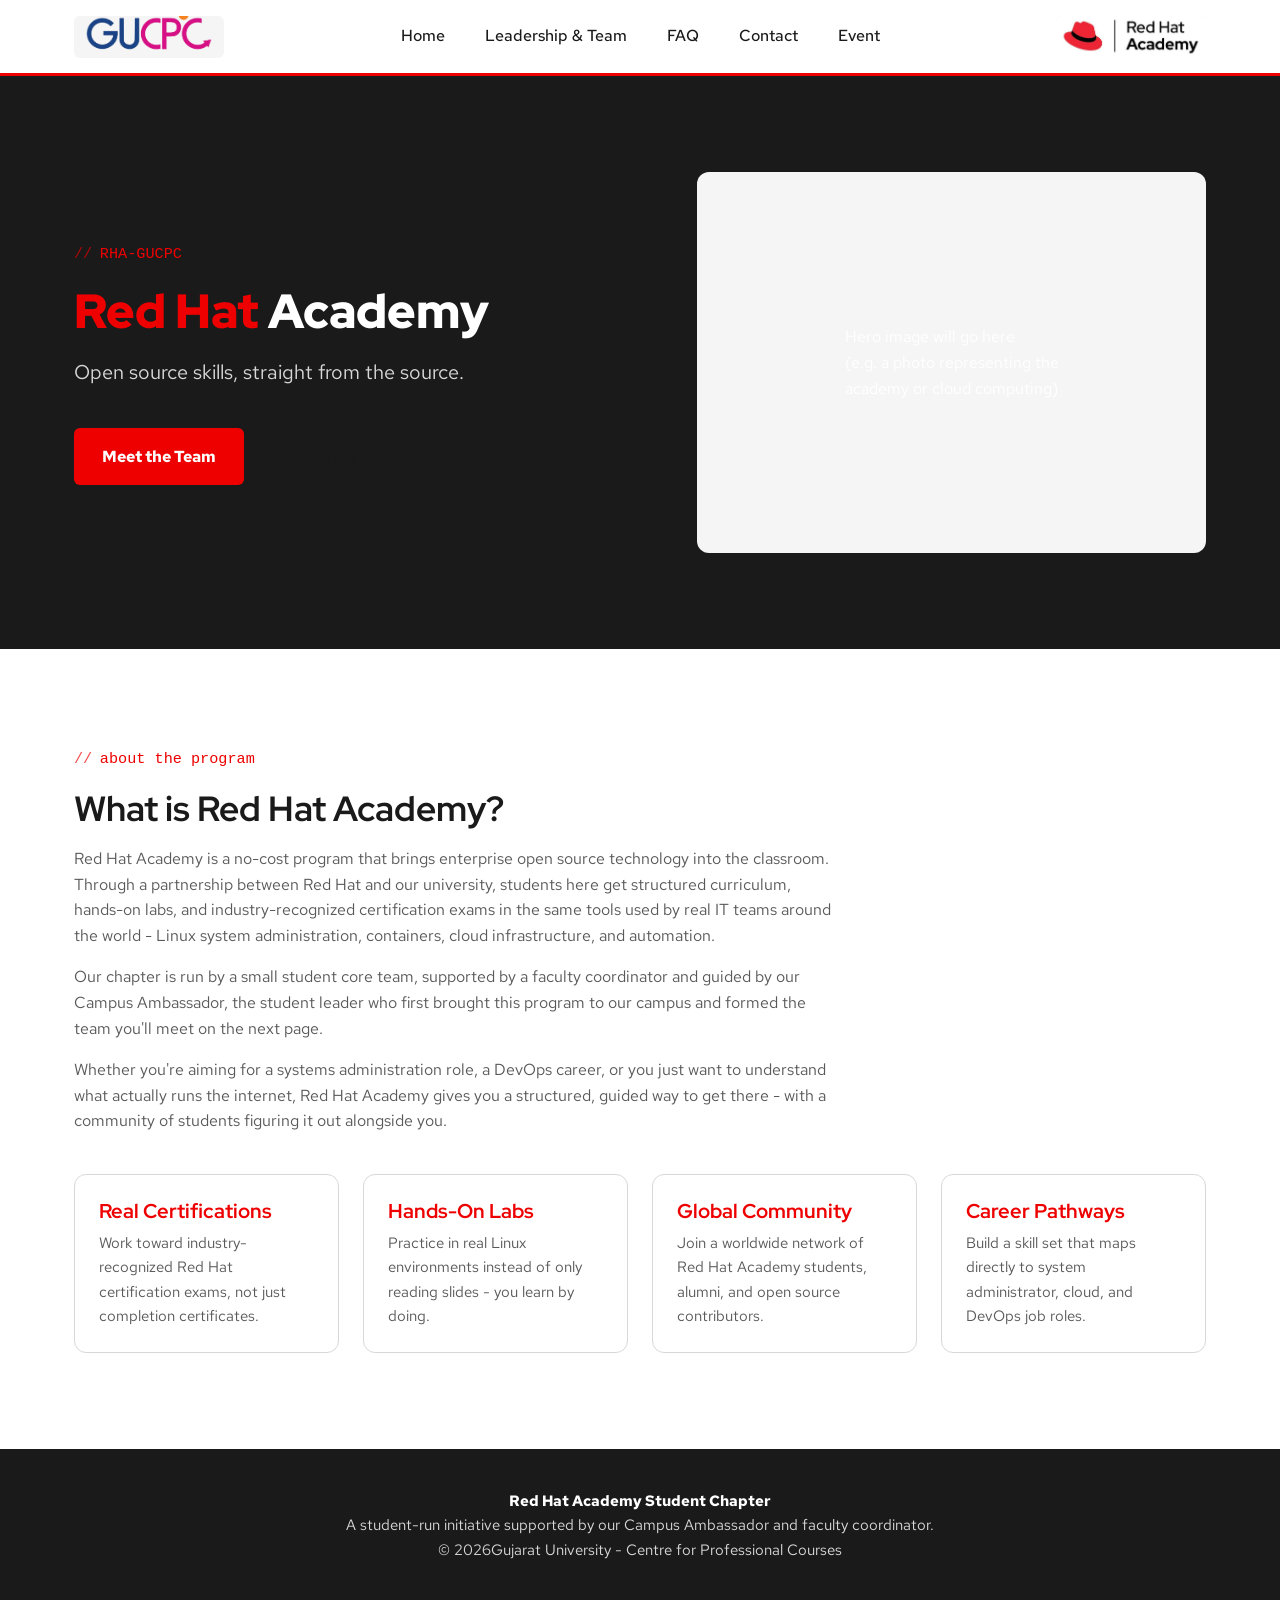
==== commit 905b9c5b: "Update university name in index.html" ====
--- a/redhat-academy/index.html
+++ b/redhat-academy/index.html
@@ -68,7 +68,7 @@
     <section class="hero">
       <div class="container hero__inner">
         <div class="hero__text">
-          <p class="eyebrow">Your University x Red Hat Academy</p>
+          <p class="eyebrow">RHA-GUCPC</p>
           <h1 class="hero__heading"><span class="accent">Red Hat</span> Academy</h1>
           <p class="hero__subheading">Open source skills, straight from the source.</p>
           <div class="hero__actions">
@@ -147,7 +147,7 @@
     <div class="container">
       <p><strong>Red Hat Academy Student Chapter</strong></p>
       <p>A student-run initiative supported by our Campus Ambassador and faculty coordinator.</p>
-      <p>&copy; <span id="footerYear"></span> Your University Name</p>
+      <p>&copy; <span id="footerYear"></span>Gujarat University - Centre for Professional Courses</p>
     </div>
   </footer>
 
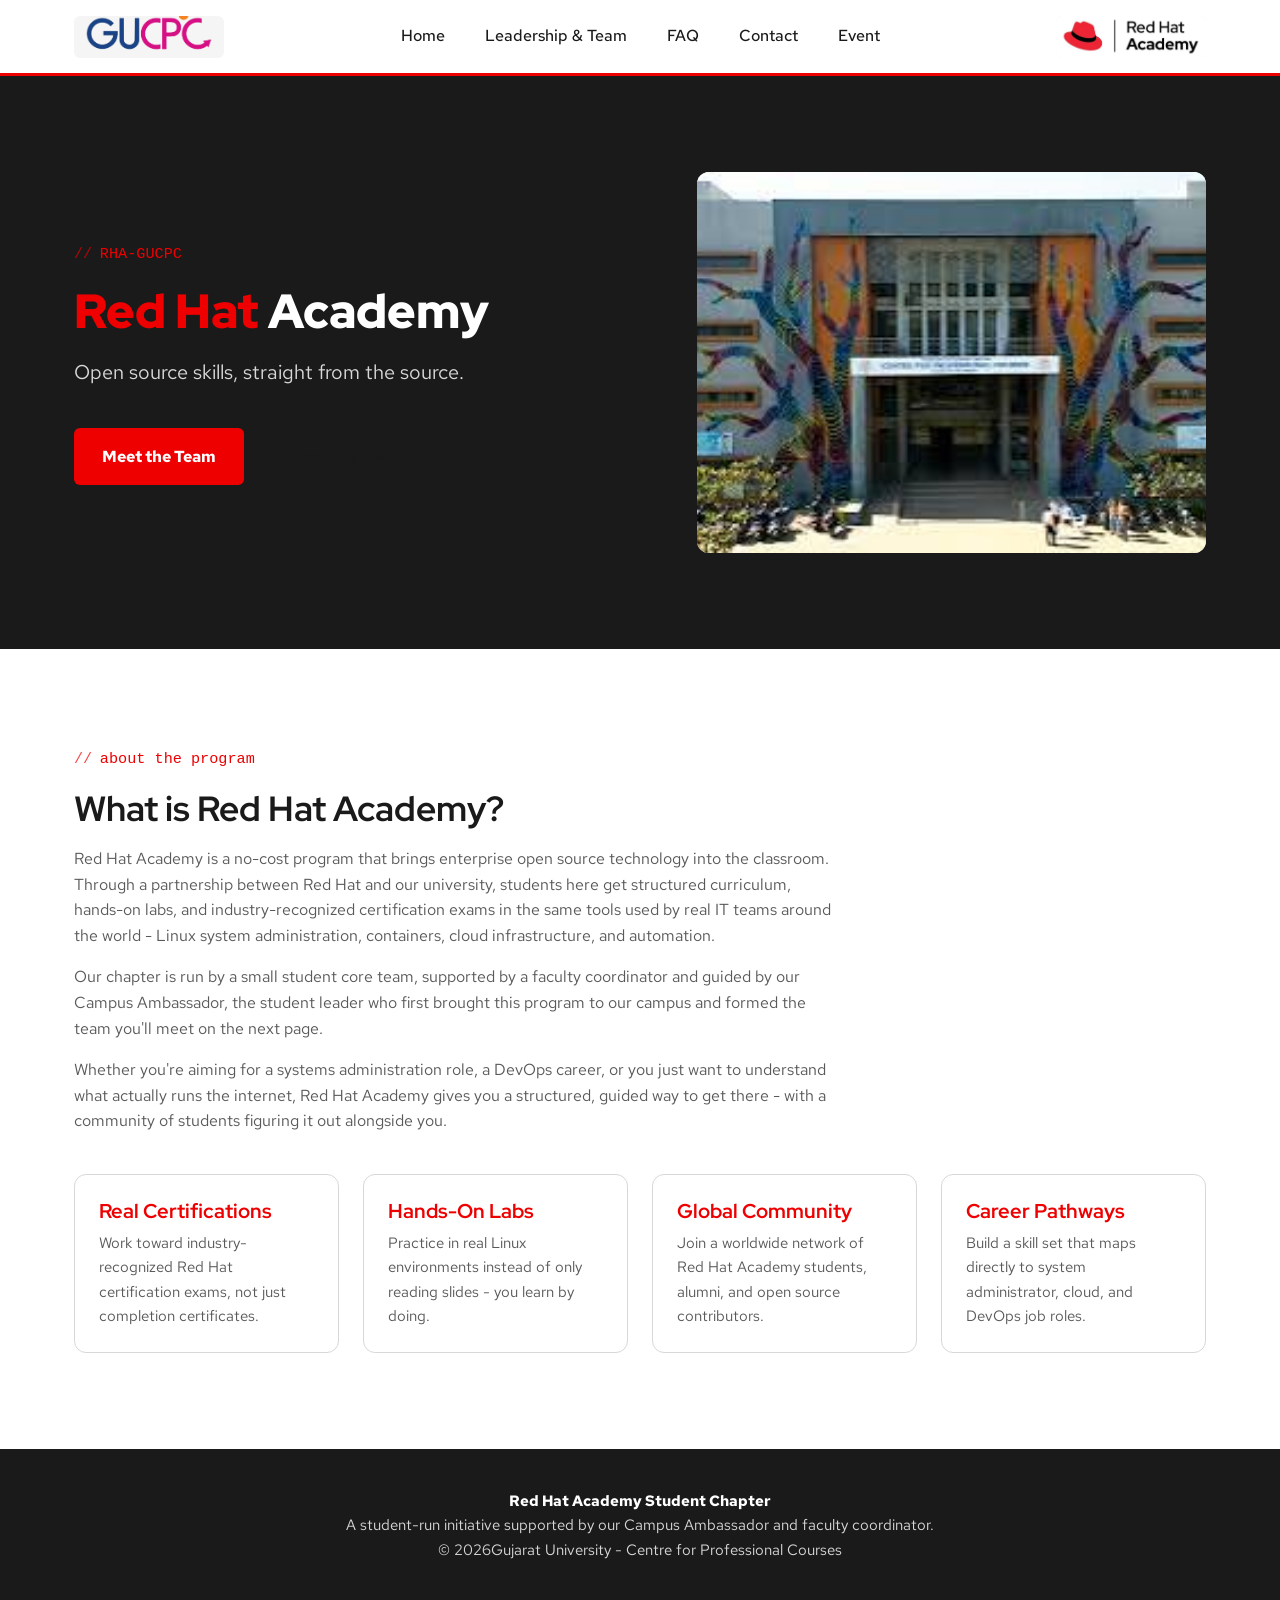
==== commit 6613a679: "Update hero image source in index.html" ====
--- a/redhat-academy/index.html
+++ b/redhat-academy/index.html
@@ -85,7 +85,7 @@
             <span class="media-frame__placeholder">
               Hero image will go here<br>(e.g. a photo representing the<br>academy or cloud computing)
             </span>
-            <img class="media-frame__img" src="assets/hero-image.jpg"
+            <img class="media-frame__img" src="assets/gucpc-department-img.jpg"
                  alt="Photo representing the Red Hat Academy" onerror="this.style.display='none'">
           </div>
         </div>
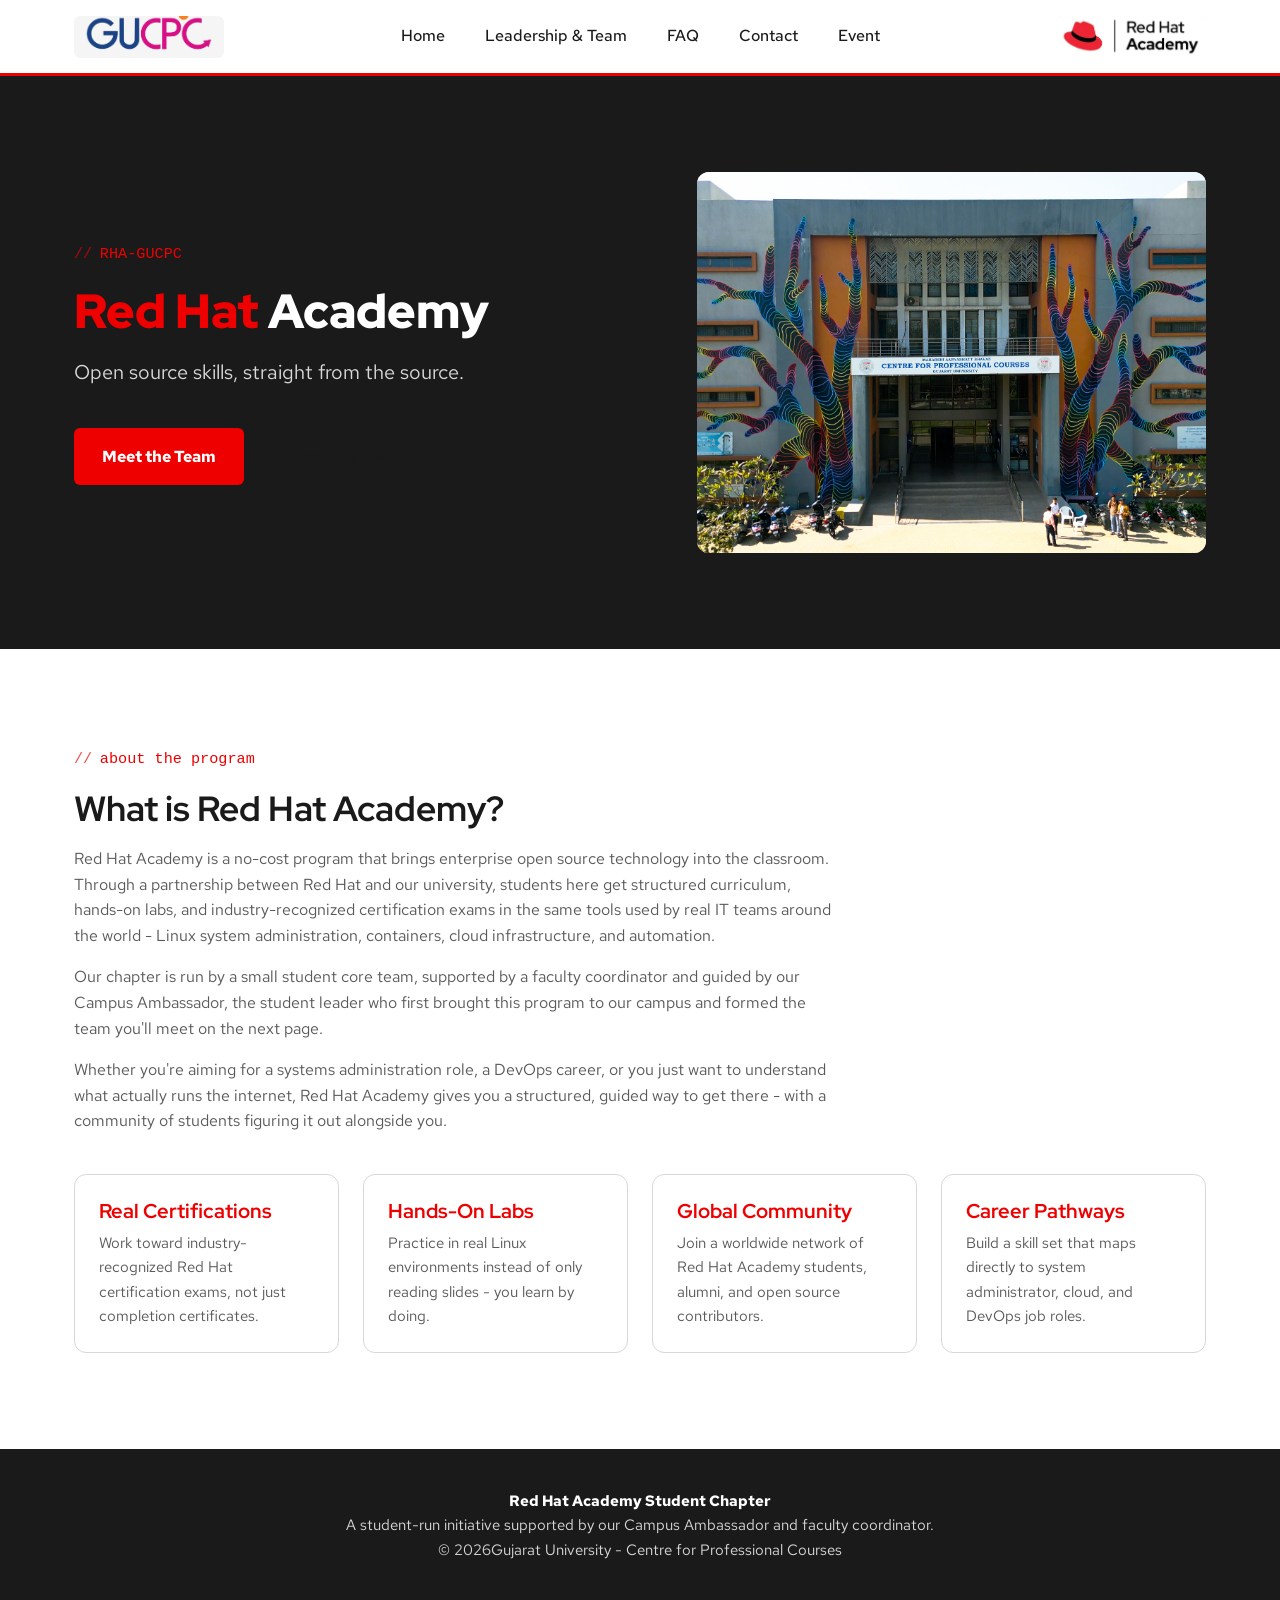
==== commit caf6c68a: "Update index.html" ====
--- a/redhat-academy/index.html
+++ b/redhat-academy/index.html
@@ -85,7 +85,7 @@
             <span class="media-frame__placeholder">
               Hero image will go here<br>(e.g. a photo representing the<br>academy or cloud computing)
             </span>
-            <img class="media-frame__img" src="assets/gucpc-department-img.jpg"
+            <img class="media-frame__img" src="assets/aboutcpc.jpg"
                  alt="Photo representing the Red Hat Academy" onerror="this.style.display='none'">
           </div>
         </div>
